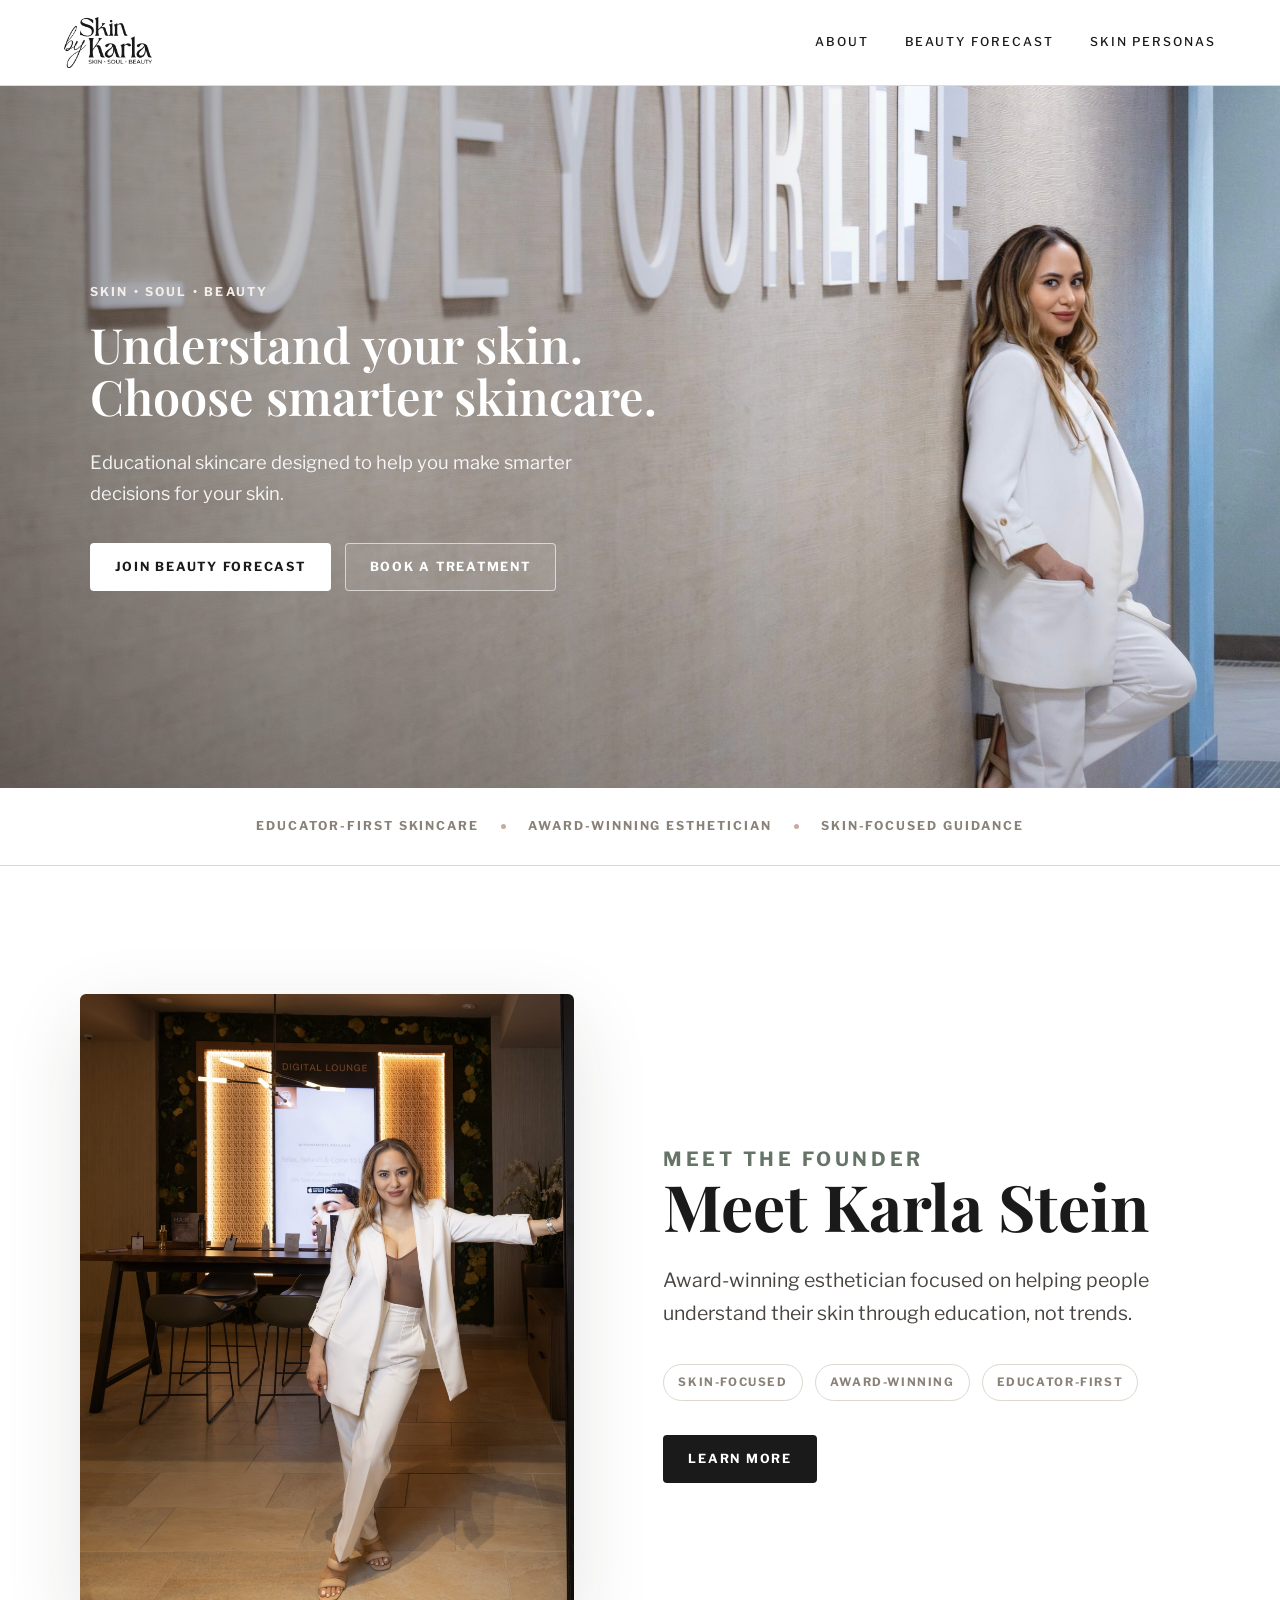
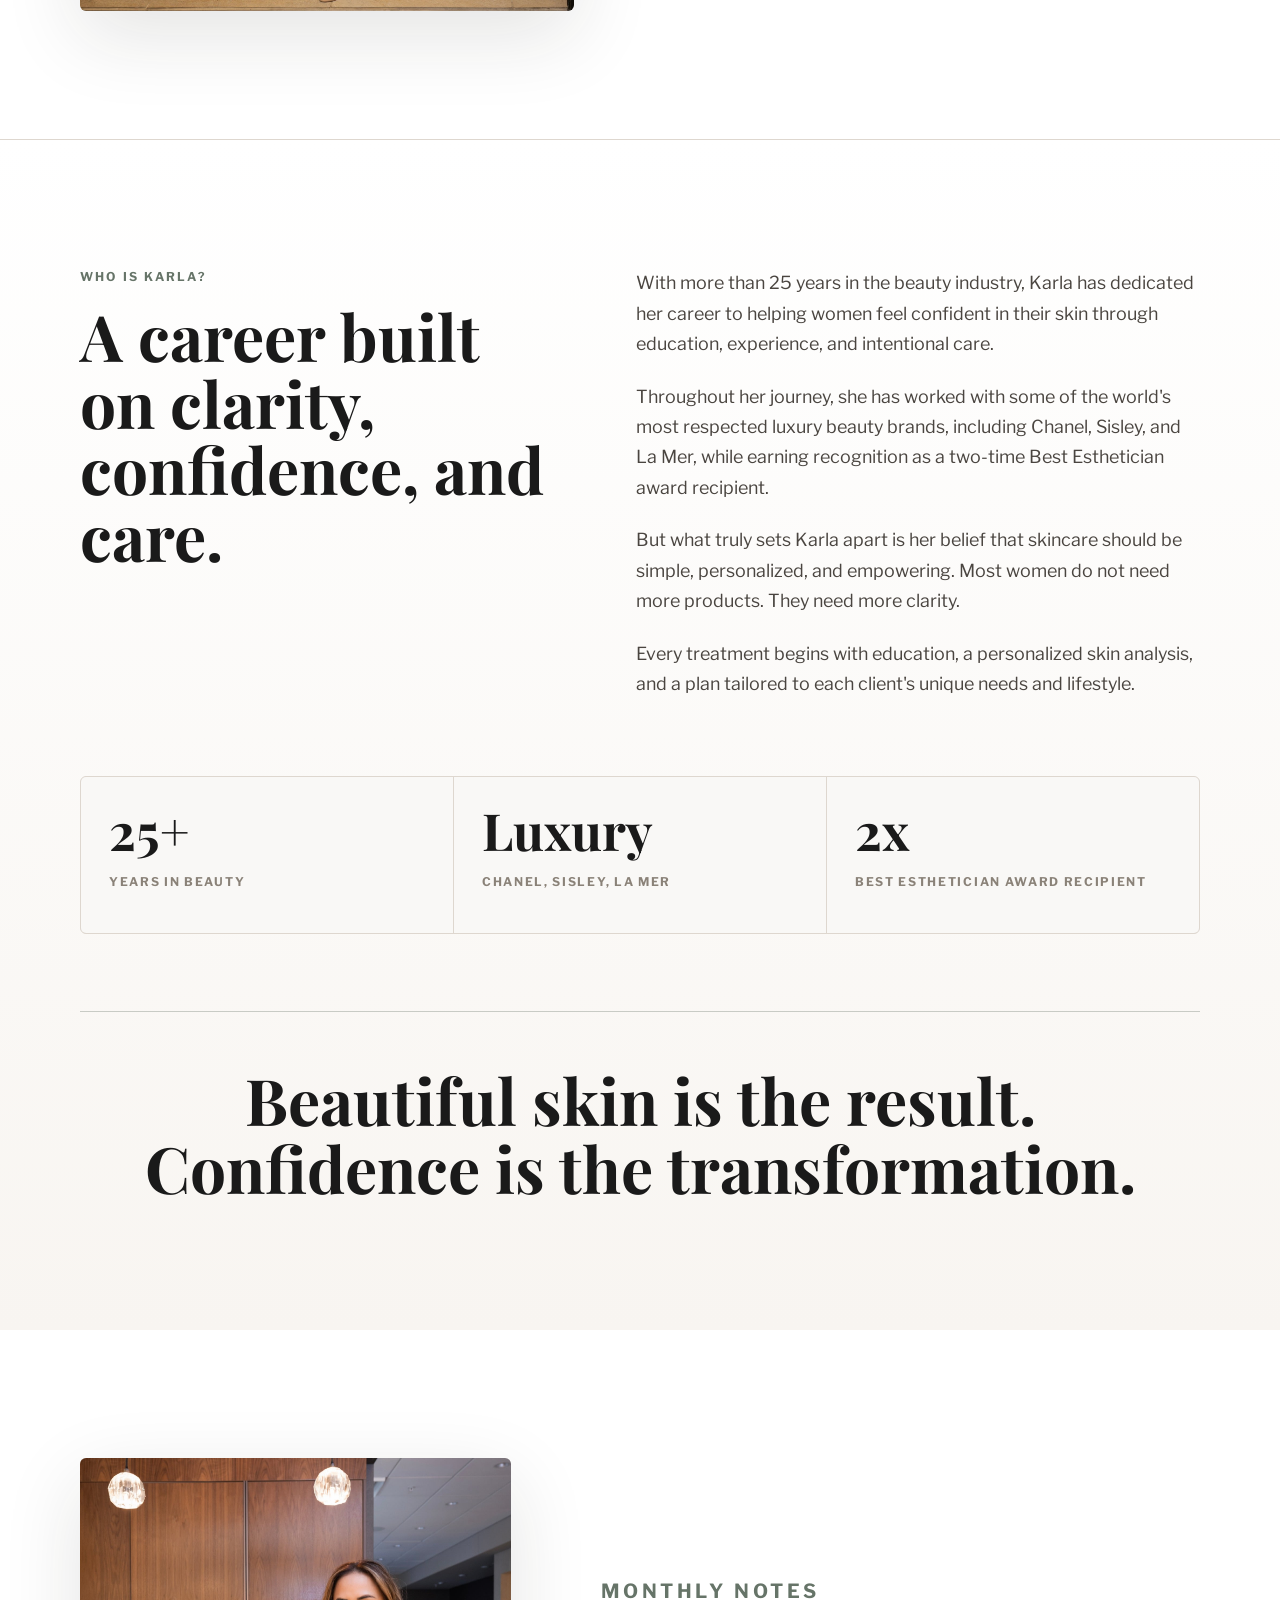
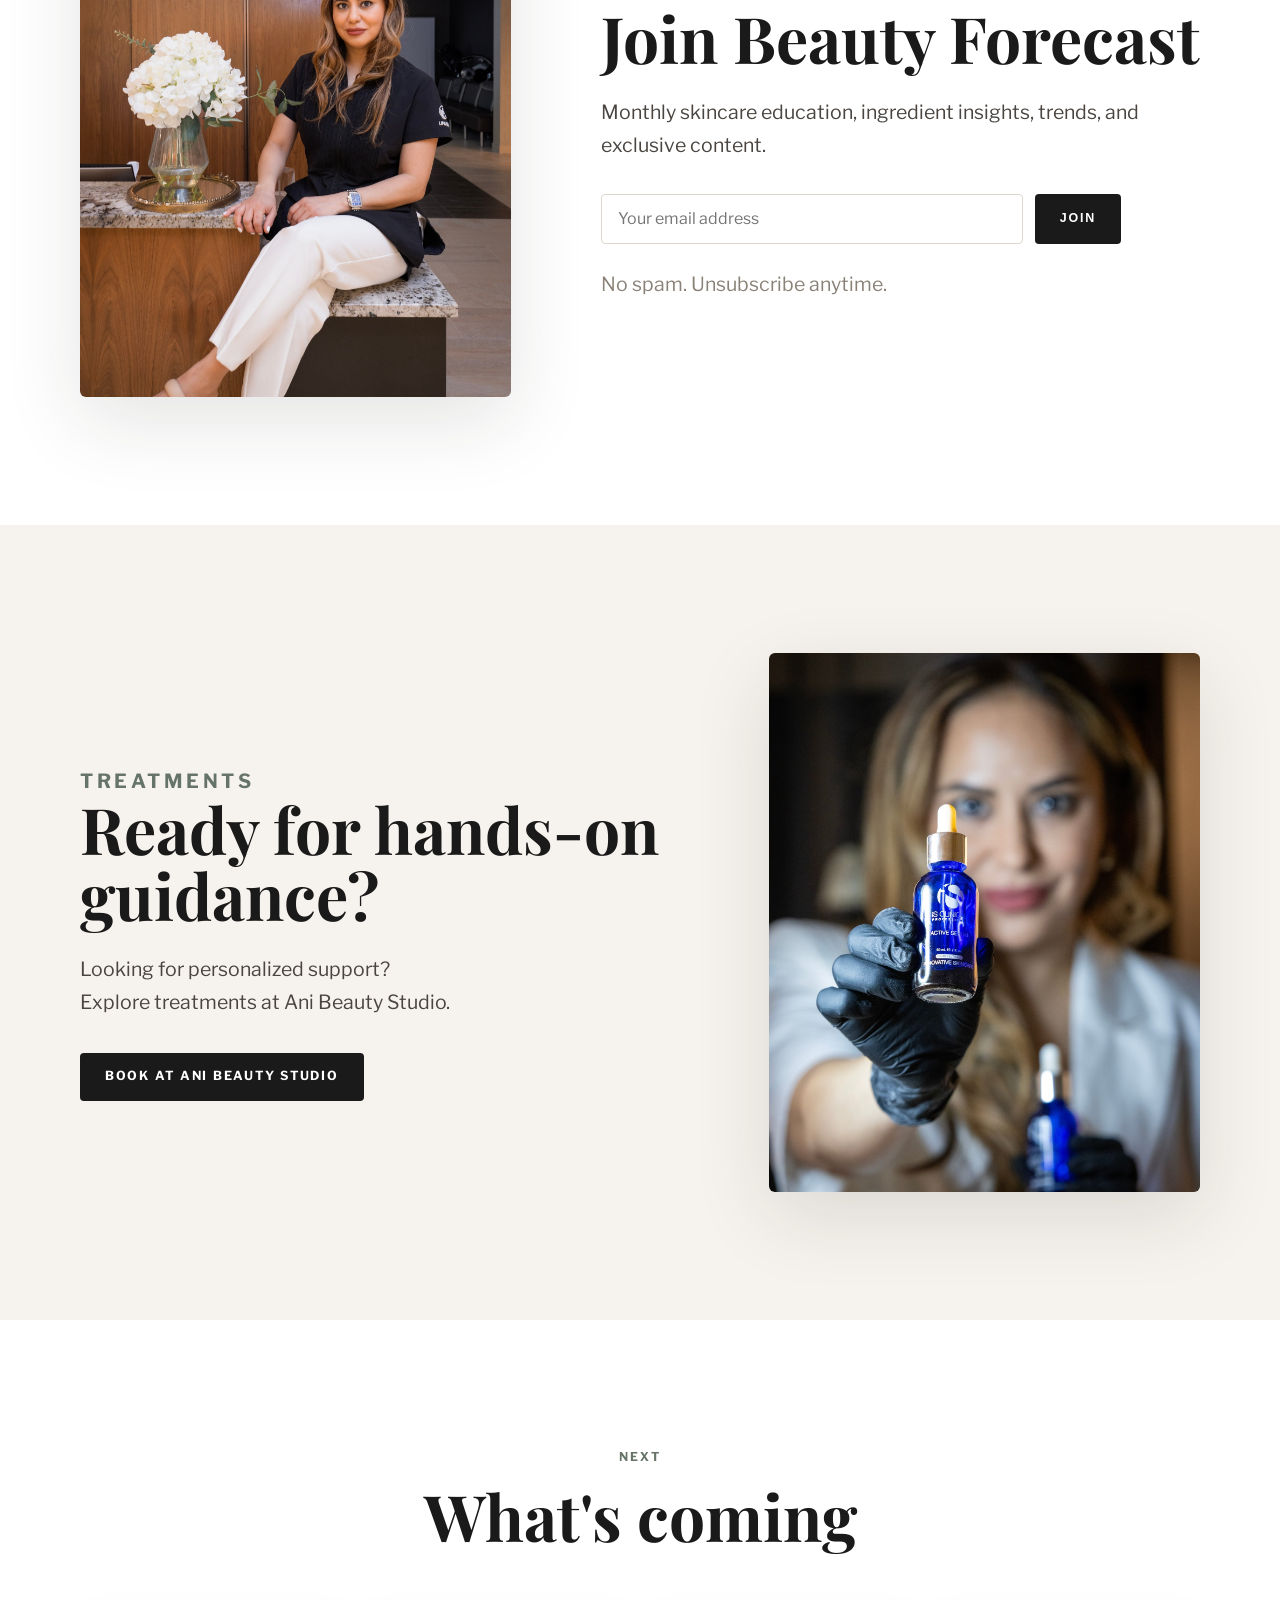
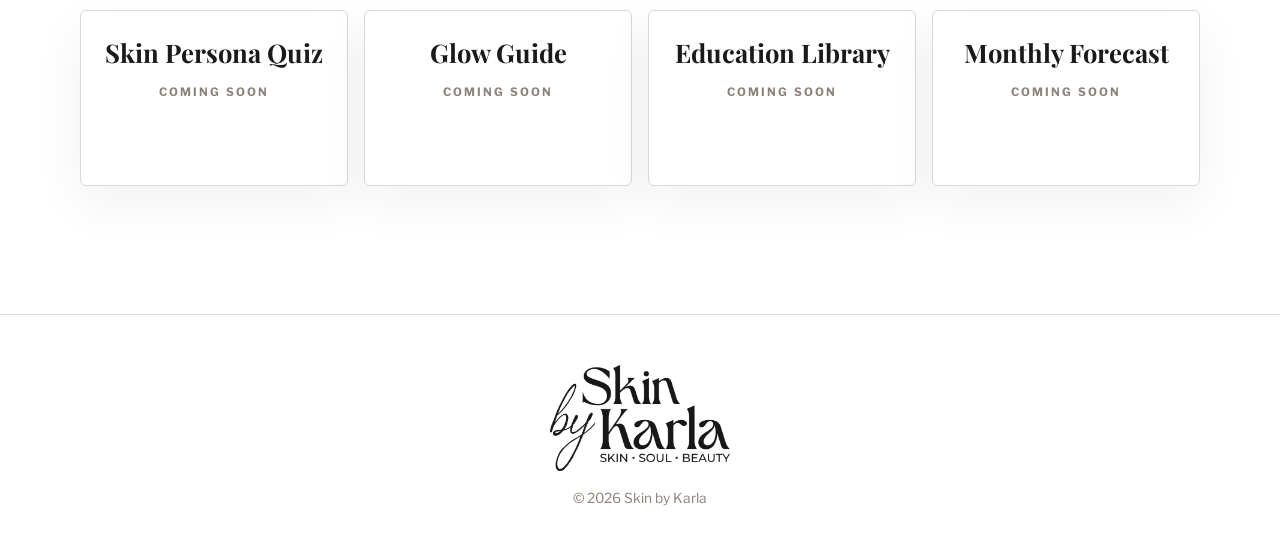
==== index.html @ 5d3b5394 "Initial Skin by Karla site" ====
<!DOCTYPE html>
<html lang="en">
  <head>
    <meta charset="utf-8">
    <meta name="viewport" content="width=device-width, initial-scale=1">
    <title>Skin by Karla | Skin, Soul, Beauty</title>
    <meta
      name="description"
      content="Educational skincare by Karla Stein, designed to help you understand your skin and choose smarter skincare."
    >
    <meta property="og:title" content="Skin by Karla">
    <meta
      property="og:description"
      content="Understand your skin. Choose smarter skincare."
    >
    <meta property="og:type" content="website">
    <meta property="og:image" content="assets/images/logo-skin-by-karla.png">
    <meta property="og:image:alt" content="Skin by Karla logo">
    <meta name="twitter:card" content="summary_large_image">
    <meta name="twitter:title" content="Skin by Karla">
    <meta
      name="twitter:description"
      content="Understand your skin. Choose smarter skincare."
    >
    <meta name="twitter:image" content="assets/images/logo-skin-by-karla.png">
    <link rel="icon" href="assets/images/logo-skin-by-karla.png">
    <link rel="preconnect" href="https://fonts.googleapis.com">
    <link rel="preconnect" href="https://fonts.gstatic.com" crossorigin>
    <link
      href="https://fonts.googleapis.com/css2?family=Libre+Franklin:wght@300;400;500;600;700&family=Playfair+Display:wght@500;600;700&display=swap"
      rel="stylesheet"
    >
    <link rel="stylesheet" href="styles.css">
  </head>
  <body id="top">
    <a class="skip-link" href="#main-content">Skip to main content</a>

    <header class="site-header" data-header>
      <a class="brand" href="#top" aria-label="Skin by Karla home">
        <img
          src="assets/images/logo-skin-by-karla.png"
          alt="Skin by Karla logo"
          width="2400"
          height="1414"
          decoding="async"
        >
      </a>

      <nav class="site-nav" aria-label="Primary navigation">
        <a href="#about">About</a>
        <a href="#beauty-forecast">Beauty Forecast</a>
        <a href="#personas">Skin Personas</a>
      </nav>
    </header>

    <main id="main-content">
      <section class="hero" aria-labelledby="hero-title">
        <img
          class="hero-image"
          src="assets/images/hero-skincare.jpg"
          alt="Karla Stein standing inside a beauty studio"
          width="2400"
          height="2400"
          fetchpriority="high"
          decoding="async"
        >
        <div class="hero-shade" aria-hidden="true"></div>
        <div class="hero-content">
          <p class="eyebrow">Skin &bull; Soul &bull; Beauty</p>
          <h1 id="hero-title" class="hero-statement">
            <span>Understand your skin.</span>
            <span>Choose smarter skincare.</span>
          </h1>
          <p class="hero-copy">
            Educational skincare designed to help you make smarter decisions for
            your skin.
          </p>
          <div class="hero-actions">
            <a class="button button-light" href="#beauty-forecast"
              >Join Beauty Forecast</a
            >
            <a
              class="button button-ghost"
              href="https://book.squareup.com/appointments/6hzg59l2mk1oe5/location/LENERF4RK9QQV/services"
              target="_blank"
              rel="noopener noreferrer"
            >
              Book a Treatment
            </a>
          </div>
        </div>
      </section>

      <section class="intro-strip" aria-label="Skin by Karla focus areas">
        <p>Educator-first skincare</p>
        <span aria-hidden="true"></span>
        <p>Award-winning esthetician</p>
        <span aria-hidden="true"></span>
        <p>Skin-focused guidance</p>
      </section>

      <section
        class="section about-section"
        id="about"
        aria-labelledby="about-title"
      >
        <div class="section-inner about-grid">
          <div class="portrait-wrap">
            <img
              src="assets/images/karla-portrait.jpg"
              alt="Portrait of Karla Stein in a white suit"
              width="2400"
              height="2400"
              loading="lazy"
              decoding="async"
            >
          </div>

          <div class="about-copy">
            <p class="section-kicker">Meet the founder</p>
            <h2 id="about-title">Meet Karla Stein</h2>
            <p>
              Award-winning esthetician focused on helping people understand
              their skin through education, not trends.
            </p>
            <div class="mini-stats">
              <span>Skin-focused</span>
              <span>Award-winning</span>
              <span>Educator-first</span>
            </div>
            <a class="button button-dark" href="#who-is-karla">Learn More</a>
          </div>
        </div>
      </section>

      <section
        class="section who-section"
        id="who-is-karla"
        aria-labelledby="who-title"
      >
        <div class="section-inner who-grid">
          <div class="who-heading">
            <p class="section-kicker">Who is Karla?</p>
            <h2 id="who-title">
              A career built on clarity, confidence, and care.
            </h2>
          </div>

          <div class="who-copy">
            <p>
              With more than 25 years in the beauty industry, Karla has
              dedicated her career to helping women feel confident in their skin
              through education, experience, and intentional care.
            </p>
            <p>
              Throughout her journey, she has worked with some of the world's
              most respected luxury beauty brands, including Chanel, Sisley, and
              La Mer, while earning recognition as a two-time Best Esthetician
              award recipient.
            </p>
            <p>
              But what truly sets Karla apart is her belief that skincare should
              be simple, personalized, and empowering. Most women do not need
              more products. They need more clarity.
            </p>
            <p>
              Every treatment begins with education, a personalized skin
              analysis, and a plan tailored to each client's unique needs and
              lifestyle.
            </p>
          </div>

          <div class="credential-row">
            <article>
              <span>25+</span>
              <p>Years in beauty</p>
            </article>
            <article>
              <span>Luxury</span>
              <p>Chanel, Sisley, La Mer</p>
            </article>
            <article>
              <span>2x</span>
              <p>Best Esthetician award recipient</p>
            </article>
          </div>

          <blockquote class="who-quote">
            <p>Beautiful skin is the result.</p>
            <p>Confidence is the transformation.</p>
          </blockquote>
        </div>
      </section>

      <section
        class="section newsletter-section"
        id="beauty-forecast"
        aria-labelledby="newsletter-title"
      >
        <div class="section-inner newsletter-grid">
          <div class="newsletter-image">
            <img
              src="assets/images/skincare-detail.jpg"
              alt="Skincare products and treatment details"
              width="1600"
              height="2399"
              loading="lazy"
              decoding="async"
            >
          </div>
          <div class="newsletter-copy">
            <p class="section-kicker">Monthly notes</p>
            <h2 id="newsletter-title">Join Beauty Forecast</h2>
            <p>
              Monthly skincare education, ingredient insights, trends, and
              exclusive content.
            </p>
            <form class="newsletter-form" data-newsletter-form data-endpoint="">
              <label class="sr-only" for="email">Your email address</label>
              <input
                id="email"
                name="email"
                type="email"
                placeholder="Your email address"
                autocomplete="email"
                inputmode="email"
                required
              >
              <label class="honeypot" aria-hidden="true">
                Website
                <input
                  name="website"
                  type="text"
                  tabindex="-1"
                  autocomplete="off"
                >
              </label>
              <button class="button button-dark" type="submit">Join</button>
            </form>
            <p class="form-note">No spam. Unsubscribe anytime.</p>
            <p class="form-success" data-newsletter-success hidden>
              You're in. Welcome to Beauty Forecast.
            </p>
            <p class="form-error" data-newsletter-error hidden>
              Something went wrong. Please try again.
            </p>
          </div>
        </div>
      </section>

      <section
        class="section treatment-section"
        aria-labelledby="treatments-title"
      >
        <div class="section-inner treatment-grid">
          <div class="treatment-copy">
            <p class="section-kicker">Treatments</p>
            <h2 id="treatments-title">Ready for hands-on guidance?</h2>
            <p>
              Looking for personalized support?<br>
              Explore treatments at Ani Beauty Studio.
            </p>
            <a
              class="button button-dark"
              href="https://book.squareup.com/appointments/6hzg59l2mk1oe5/location/LENERF4RK9QQV/services"
              target="_blank"
              rel="noopener noreferrer"
            >
              Book at Ani Beauty Studio
            </a>
          </div>
          <div class="treatment-image">
            <img
              src="assets/images/treatment-room.jpg"
              alt="Interior view of Ani Beauty Studio"
              width="1600"
              height="2399"
              loading="lazy"
              decoding="async"
            >
          </div>
        </div>
      </section>

      <section
        class="section vision-section"
        id="personas"
        aria-labelledby="vision-title"
      >
        <div class="section-inner centered">
          <p class="section-kicker">Next</p>
          <h2 id="vision-title">What's coming</h2>
          <div class="vision-grid">
            <article class="vision-card">
              <h3>Skin Persona Quiz</h3>
              <p>Coming Soon</p>
            </article>
            <article class="vision-card">
              <h3>Glow Guide</h3>
              <p>Coming Soon</p>
            </article>
            <article class="vision-card">
              <h3>Education Library</h3>
              <p>Coming Soon</p>
            </article>
            <article class="vision-card">
              <h3>Monthly Forecast</h3>
              <p>Coming Soon</p>
            </article>
          </div>
        </div>
      </section>
    </main>

    <footer class="site-footer">
      <img
        src="assets/images/logo-skin-by-karla.png"
        alt="Skin by Karla"
        width="2400"
        height="1414"
        loading="lazy"
        decoding="async"
      >
      <p>&copy; 2026 Skin by Karla</p>
    </footer>

    <script src="script.js"></script>
  </body>
</html>
---- styles.css ----
:root {
  --ink: #1a1a1a;
  --text: #4a4540;
  --muted: #8a8278;
  --line: #ded7cf;
  --paper: #ffffff;
  --soft: #f6f2ed;
  --sage: #667468;
  --rose: #c7aaa0;
  --shadow: 0 24px 80px rgba(35, 31, 28, 0.12);
  --header-height: 86px;
}

* {
  box-sizing: border-box;
}

html {
  scroll-behavior: smooth;
}

body {
  margin: 0;
  color: var(--text);
  background: var(--paper);
  font-family: "Libre Franklin", Arial, sans-serif;
  font-size: 16px;
  line-height: 1.7;
  letter-spacing: 0;
}

img {
  display: block;
  max-width: 100%;
  height: auto;
}

a {
  color: inherit;
  text-decoration: none;
}

.skip-link {
  position: fixed;
  top: 12px;
  left: 12px;
  z-index: 100;
  padding: 10px 14px;
  color: var(--paper);
  background: var(--ink);
  border-radius: 4px;
  font-size: 0.82rem;
  font-weight: 700;
  transform: translateY(-160%);
  transition: transform 180ms ease;
}

.skip-link:focus {
  transform: translateY(0);
}

.site-header {
  position: sticky;
  top: 0;
  z-index: 20;
  display: flex;
  align-items: center;
  justify-content: space-between;
  min-height: var(--header-height);
  padding: 16px clamp(20px, 5vw, 72px);
  background: rgba(255, 255, 255, 0.92);
  border-bottom: 1px solid rgba(222, 215, 207, 0.9);
  backdrop-filter: blur(16px);
  transition:
    box-shadow 180ms ease,
    min-height 180ms ease;
}

.site-header.is-scrolled {
  min-height: 74px;
  box-shadow: 0 16px 48px rgba(35, 31, 28, 0.08);
}

.brand {
  display: inline-flex;
  align-items: center;
  width: clamp(120px, 16vw, 190px);
}

.brand img {
  width: auto;
  max-width: 100%;
  height: 52px;
  object-fit: contain;
  object-position: left center;
}

.site-nav {
  display: flex;
  align-items: center;
  gap: clamp(16px, 3vw, 36px);
  color: var(--ink);
  font-size: 0.76rem;
  font-weight: 500;
  letter-spacing: 0.16em;
  text-transform: uppercase;
}

.site-nav a {
  position: relative;
  padding: 10px 0;
}

.site-nav a::after {
  position: absolute;
  right: 0;
  bottom: 3px;
  left: 0;
  height: 1px;
  background: var(--sage);
  content: "";
  transform: scaleX(0);
  transform-origin: right;
  transition: transform 180ms ease;
}

.site-nav a:hover::after,
.site-nav a:focus-visible::after {
  transform: scaleX(1);
  transform-origin: left;
}

.hero {
  position: relative;
  isolation: isolate;
  display: flex;
  align-items: center;
  height: clamp(520px, 78svh, 760px);
  overflow: hidden;
}

.hero-image,
.hero-shade {
  position: absolute;
  inset: 0;
}

.hero-image {
  width: 100%;
  height: 100%;
  object-fit: cover;
  object-position: 58% center;
}

.hero-shade {
  background:
    linear-gradient(
      90deg,
      rgba(26, 26, 26, 0.42),
      rgba(26, 26, 26, 0.14) 44%,
      rgba(26, 26, 26, 0) 70%
    ),
    linear-gradient(0deg, rgba(26, 26, 26, 0.14), rgba(26, 26, 26, 0) 45%);
  z-index: 1;
}

.hero-content {
  position: relative;
  z-index: 2;
  width: min(880px, calc(100% - 40px));
  margin-left: clamp(20px, 7vw, 96px);
  padding: 48px 0;
  color: var(--paper);
}

.eyebrow,
.section-kicker {
  margin: 0 0 18px;
  color: var(--sage);
  font-size: 0.76rem;
  font-weight: 700;
  letter-spacing: 0.18em;
  line-height: 1.4;
  text-transform: uppercase;
}

.hero .eyebrow {
  color: #f3eee9;
}

h1,
h2,
h3 {
  margin: 0;
  color: var(--ink);
  font-family: "Playfair Display", Georgia, serif;
  font-weight: 700;
  line-height: 1.04;
}

h1 {
  color: var(--paper);
  font-size: clamp(3.9rem, 8vw, 7rem);
}

h2 {
  font-size: clamp(2.3rem, 5vw, 4.2rem);
}

h3 {
  font-size: clamp(1.45rem, 3vw, 2rem);
}

.hero-statement {
  max-width: 820px;
  margin: 18px 0 0;
  color: var(--paper);
  font-family: "Playfair Display", Georgia, serif;
  font-size: clamp(1.85rem, 3.8vw, 3.45rem);
  font-weight: 600;
  line-height: 1.08;
}

.hero-statement span {
  display: block;
  white-space: nowrap;
}

.hero-copy {
  max-width: 510px;
  margin: 24px 0 0;
  color: rgba(255, 255, 255, 0.9);
  font-size: clamp(1rem, 1.7vw, 1.15rem);
}

.hero-actions {
  display: flex;
  flex-wrap: wrap;
  gap: 14px;
  margin-top: 34px;
}

.button {
  display: inline-flex;
  align-items: center;
  justify-content: center;
  min-height: 48px;
  padding: 14px 24px;
  border: 1px solid transparent;
  border-radius: 4px;
  font-size: 0.78rem;
  font-weight: 700;
  letter-spacing: 0.14em;
  line-height: 1.2;
  text-align: center;
  text-transform: uppercase;
  transition:
    background 180ms ease,
    border-color 180ms ease,
    color 180ms ease,
    transform 180ms ease;
}

.button:hover,
.button:focus-visible {
  transform: translateY(-2px);
}

.button-light {
  color: var(--ink);
  background: var(--paper);
}

.button-light:hover,
.button-light:focus-visible {
  background: #f0e8e0;
}

.button-ghost {
  color: var(--paper);
  border-color: rgba(255, 255, 255, 0.6);
  background: rgba(255, 255, 255, 0.08);
}

.button-ghost:hover,
.button-ghost:focus-visible {
  border-color: var(--paper);
  background: rgba(255, 255, 255, 0.16);
}

.button-dark {
  color: var(--paper);
  background: var(--ink);
}

.button-dark:hover,
.button-dark:focus-visible {
  background: var(--sage);
}

.intro-strip {
  display: flex;
  flex-wrap: wrap;
  align-items: center;
  justify-content: center;
  gap: 14px 22px;
  min-height: 78px;
  padding: 20px;
  color: var(--muted);
  background: var(--paper);
  border-bottom: 1px solid var(--line);
  font-size: 0.76rem;
  font-weight: 700;
  letter-spacing: 0.16em;
  text-align: center;
  text-transform: uppercase;
}

.intro-strip p {
  margin: 0;
}

.intro-strip span {
  width: 5px;
  height: 5px;
  border-radius: 50%;
  background: var(--rose);
}

.section {
  padding: clamp(76px, 10vw, 136px) clamp(20px, 5vw, 72px);
}

.section-inner {
  width: min(1120px, 100%);
  margin: 0 auto;
}

.centered {
  text-align: center;
}

.about-grid,
.newsletter-grid,
.treatment-grid {
  display: grid;
  grid-template-columns: minmax(0, 0.92fr) minmax(0, 1fr);
  gap: clamp(38px, 7vw, 92px);
  align-items: center;
}

.portrait-wrap,
.newsletter-image,
.treatment-image {
  overflow: hidden;
  border-radius: 6px;
  background: var(--soft);
  box-shadow: var(--shadow);
}

.portrait-wrap img,
.newsletter-image img,
.treatment-image img {
  width: 100%;
  height: 100%;
  min-height: 520px;
  object-fit: cover;
}

.portrait-wrap img {
  aspect-ratio: 4 / 5;
  object-position: 58% center;
}

.about-copy p,
.newsletter-copy p,
.treatment-copy p {
  max-width: 580px;
  margin: 24px 0 0;
  font-size: clamp(1.03rem, 1.7vw, 1.22rem);
}

.mini-stats {
  display: flex;
  flex-wrap: wrap;
  gap: 12px;
  margin: 34px 0 0;
}

.mini-stats span {
  display: inline-flex;
  align-items: center;
  min-height: 36px;
  padding: 8px 14px;
  border: 1px solid var(--line);
  border-radius: 999px;
  color: var(--muted);
  background: var(--paper);
  font-size: 0.72rem;
  font-weight: 700;
  letter-spacing: 0.14em;
  text-transform: uppercase;
}

.about-copy .button,
.newsletter-copy .button,
.treatment-copy .button {
  margin-top: 34px;
}

.who-section {
  background: linear-gradient(180deg, #ffffff 0%, #f8f5f1 100%);
  border-top: 1px solid var(--line);
}

.who-grid {
  display: grid;
  grid-template-columns: minmax(0, 0.85fr) minmax(0, 1fr);
  gap: clamp(36px, 6vw, 78px);
  align-items: start;
}

.who-copy p {
  margin: 0;
  font-size: clamp(1rem, 1.45vw, 1.12rem);
}

.who-copy p + p {
  margin-top: 22px;
}

.credential-row {
  grid-column: 1 / -1;
  display: grid;
  grid-template-columns: repeat(3, minmax(0, 1fr));
  gap: 1px;
  overflow: hidden;
  border: 1px solid var(--line);
  border-radius: 6px;
  background: var(--line);
}

.credential-row article {
  min-height: 156px;
  padding: 28px;
  background: rgba(255, 255, 255, 0.82);
}

.credential-row span {
  display: block;
  color: var(--ink);
  font-family: "Playfair Display", Georgia, serif;
  font-size: clamp(2.1rem, 4vw, 3.6rem);
  font-weight: 700;
  line-height: 1;
}

.credential-row p {
  margin: 16px 0 0;
  color: var(--muted);
  font-size: 0.75rem;
  font-weight: 700;
  letter-spacing: 0.14em;
  line-height: 1.5;
  text-transform: uppercase;
}

.who-quote {
  grid-column: 1 / -1;
  margin: 0;
  padding: clamp(30px, 5vw, 54px) 0 0;
  border-top: 1px solid rgba(102, 116, 104, 0.34);
  text-align: center;
}

.who-quote p {
  margin: 0;
  color: var(--ink);
  font-family: "Playfair Display", Georgia, serif;
  font-size: clamp(2rem, 5vw, 4.4rem);
  font-weight: 700;
  line-height: 1.06;
}

.treatment-section {
  background: var(--soft);
}

.newsletter-grid {
  grid-template-columns: minmax(260px, 0.72fr) minmax(0, 1fr);
}

.newsletter-image img {
  aspect-ratio: 4 / 5;
  object-position: center;
}

.newsletter-form {
  display: flex;
  gap: 12px;
  width: min(520px, 100%);
  margin-top: 32px;
}

.newsletter-form input {
  width: 100%;
  min-height: 50px;
  padding: 0 16px;
  border: 1px solid var(--line);
  border-radius: 4px;
  color: var(--ink);
  background: var(--paper);
  font: inherit;
}

.newsletter-form input:focus {
  border-color: var(--sage);
  outline: 3px solid rgba(102, 116, 104, 0.16);
}

.honeypot {
  position: absolute;
  left: -9999px;
  width: 1px;
  height: 1px;
  overflow: hidden;
}

.newsletter-form .button {
  margin: 0;
  white-space: nowrap;
}

.form-note,
.form-success,
.form-error {
  color: var(--muted);
  font-size: 0.86rem;
}

.form-success {
  color: var(--sage);
  font-weight: 700;
}

.form-error {
  color: #9b3f32;
  font-weight: 700;
}

.treatment-grid {
  grid-template-columns: minmax(0, 1fr) minmax(260px, 0.72fr);
}

.treatment-image img {
  aspect-ratio: 4 / 5;
  object-position: center;
}

.vision-grid {
  display: grid;
  grid-template-columns: repeat(4, minmax(0, 1fr));
  gap: 16px;
  margin-top: clamp(38px, 5vw, 60px);
}

.vision-card {
  min-height: 176px;
  padding: 28px 20px;
  border: 1px solid var(--line);
  border-radius: 6px;
  background: var(--paper);
  box-shadow: 0 18px 50px rgba(35, 31, 28, 0.06);
}

.vision-card h3 {
  font-size: clamp(1.35rem, 2vw, 1.72rem);
}

.vision-card p {
  margin: 18px 0 0;
  color: var(--muted);
  font-size: 0.72rem;
  font-weight: 700;
  letter-spacing: 0.18em;
  text-transform: uppercase;
}

.site-footer {
  display: grid;
  place-items: center;
  gap: 16px;
  padding: 50px 20px;
  border-top: 1px solid var(--line);
  text-align: center;
}

.site-footer img {
  width: min(180px, 54vw);
}

.site-footer p {
  margin: 0;
  color: var(--muted);
  font-size: 0.86rem;
}

.sr-only {
  position: absolute;
  width: 1px;
  height: 1px;
  padding: 0;
  overflow: hidden;
  clip: rect(0, 0, 0, 0);
  white-space: nowrap;
  border: 0;
}

@media (max-width: 900px) {
  :root {
    --header-height: 76px;
  }

  .site-header {
    align-items: flex-start;
    gap: 12px;
    padding: 14px 20px;
  }

  .brand {
    width: 132px;
  }

  .site-nav {
    flex-wrap: wrap;
    justify-content: flex-end;
    gap: 6px 16px;
    max-width: 58vw;
    font-size: 0.68rem;
  }

  .hero {
    min-height: clamp(500px, 72svh, 680px);
  }

  .hero-content {
    width: min(720px, calc(100% - 40px));
    margin: 0 auto;
  }

  .hero-shade {
    background:
      linear-gradient(
        90deg,
        rgba(26, 26, 26, 0.48),
        rgba(26, 26, 26, 0.18) 58%,
        rgba(26, 26, 26, 0.02)
      ),
      linear-gradient(0deg, rgba(26, 26, 26, 0.16), rgba(26, 26, 26, 0.02));
  }

  .about-grid,
  .newsletter-grid,
  .treatment-grid,
  .who-grid {
    grid-template-columns: 1fr;
  }

  .newsletter-image,
  .treatment-image {
    order: -1;
  }

  .portrait-wrap img,
  .newsletter-image img,
  .treatment-image img {
    min-height: auto;
    max-height: 640px;
  }

  .vision-grid {
    grid-template-columns: repeat(2, minmax(0, 1fr));
  }
}

@media (max-width: 560px) {
  .site-header {
    position: relative;
    min-height: auto;
  }

  .site-nav {
    width: 100%;
    max-width: none;
    justify-content: flex-start;
  }

  .hero {
    min-height: 640px;
  }

  .hero-image {
    object-position: 64% center;
  }

  .hero-content {
    align-self: end;
    padding-bottom: 48px;
  }

  h1 {
    font-size: clamp(3.25rem, 19vw, 5rem);
  }

  .hero-statement {
    font-size: 1.9rem;
  }

  .hero-actions,
  .newsletter-form {
    flex-direction: column;
  }

  .button,
  .newsletter-form .button {
    width: 100%;
  }

  .intro-strip {
    align-items: stretch;
    flex-direction: column;
    gap: 10px;
  }

  .intro-strip span {
    display: none;
  }

  .mini-stats {
    flex-direction: column;
  }

  .mini-stats span {
    justify-content: center;
  }

  .credential-row {
    grid-template-columns: 1fr;
  }

  .credential-row article {
    min-height: auto;
    padding: 24px;
    text-align: center;
  }

  .vision-grid {
    grid-template-columns: 1fr;
  }
}

@media (max-width: 430px) {
  .hero-statement {
    font-size: 1.75rem;
  }
}

@media (max-width: 360px) {
  .hero-statement {
    font-size: 1.38rem;
  }
}
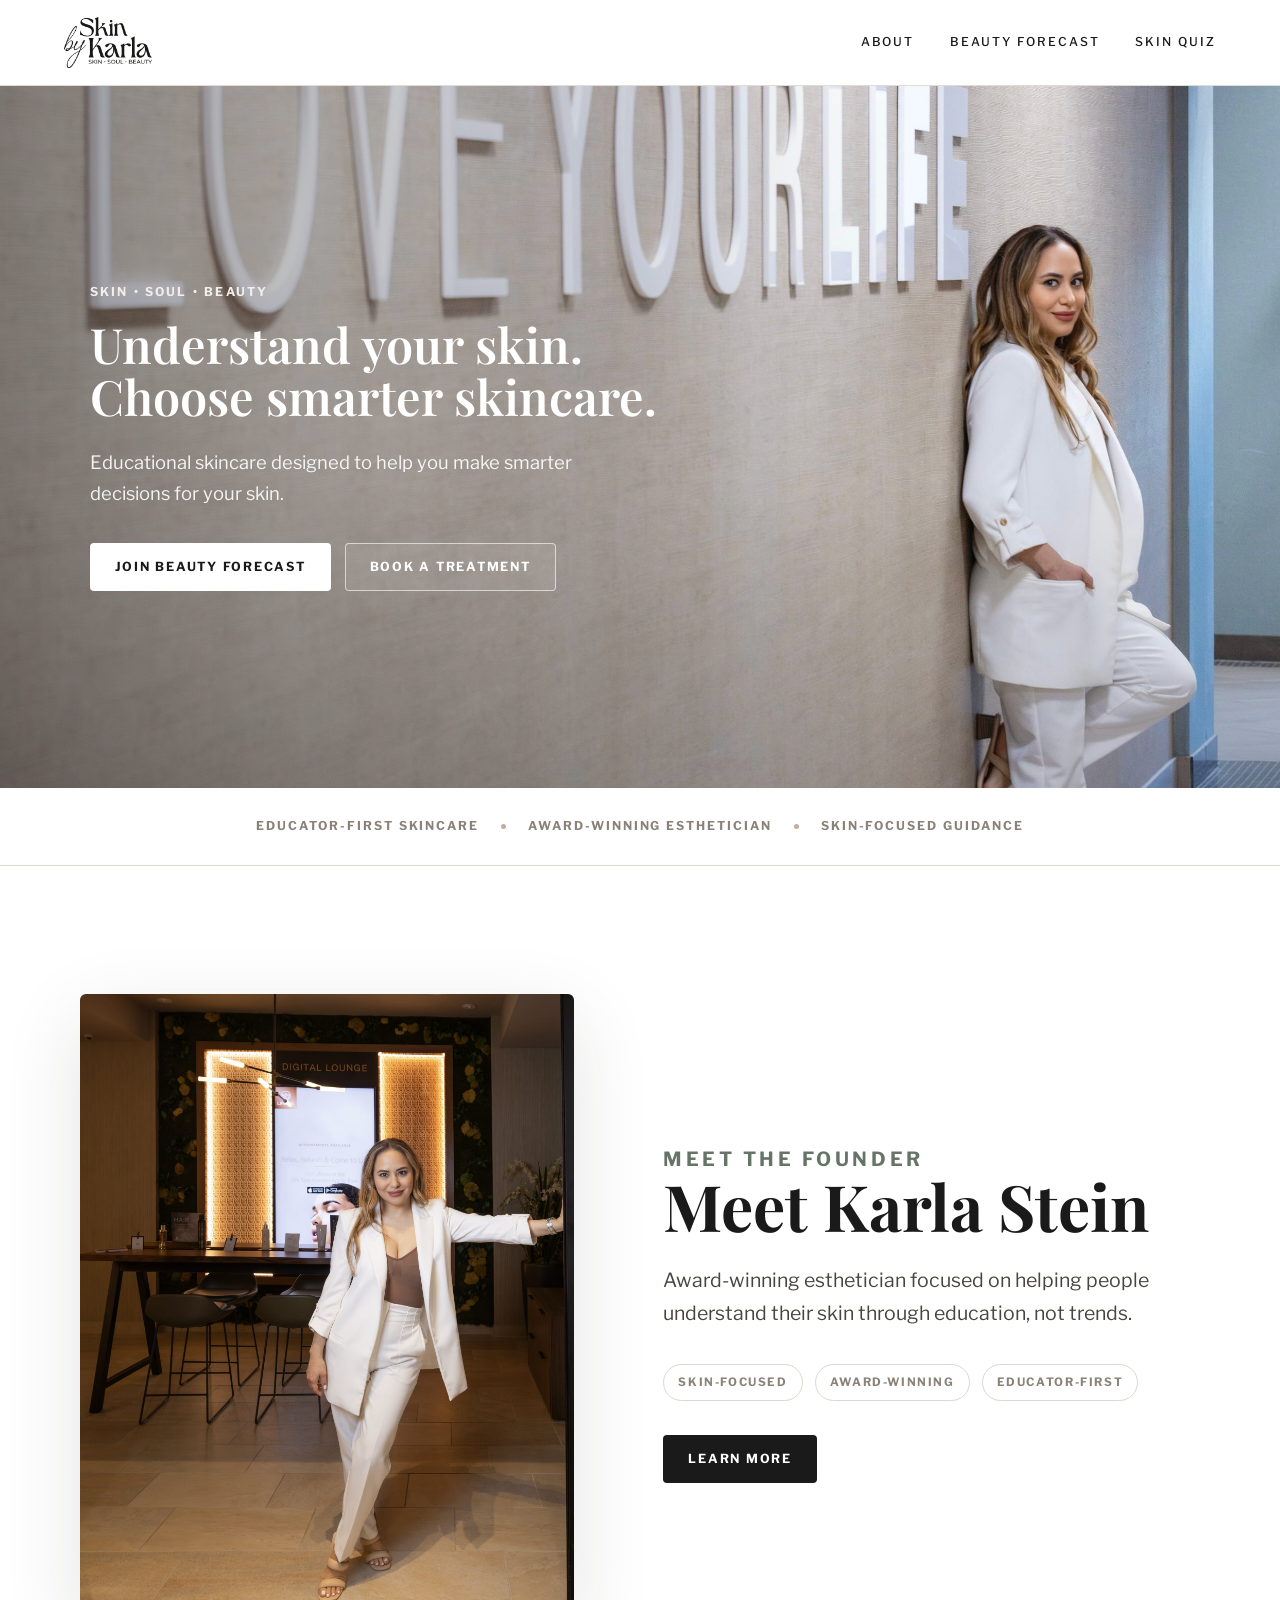
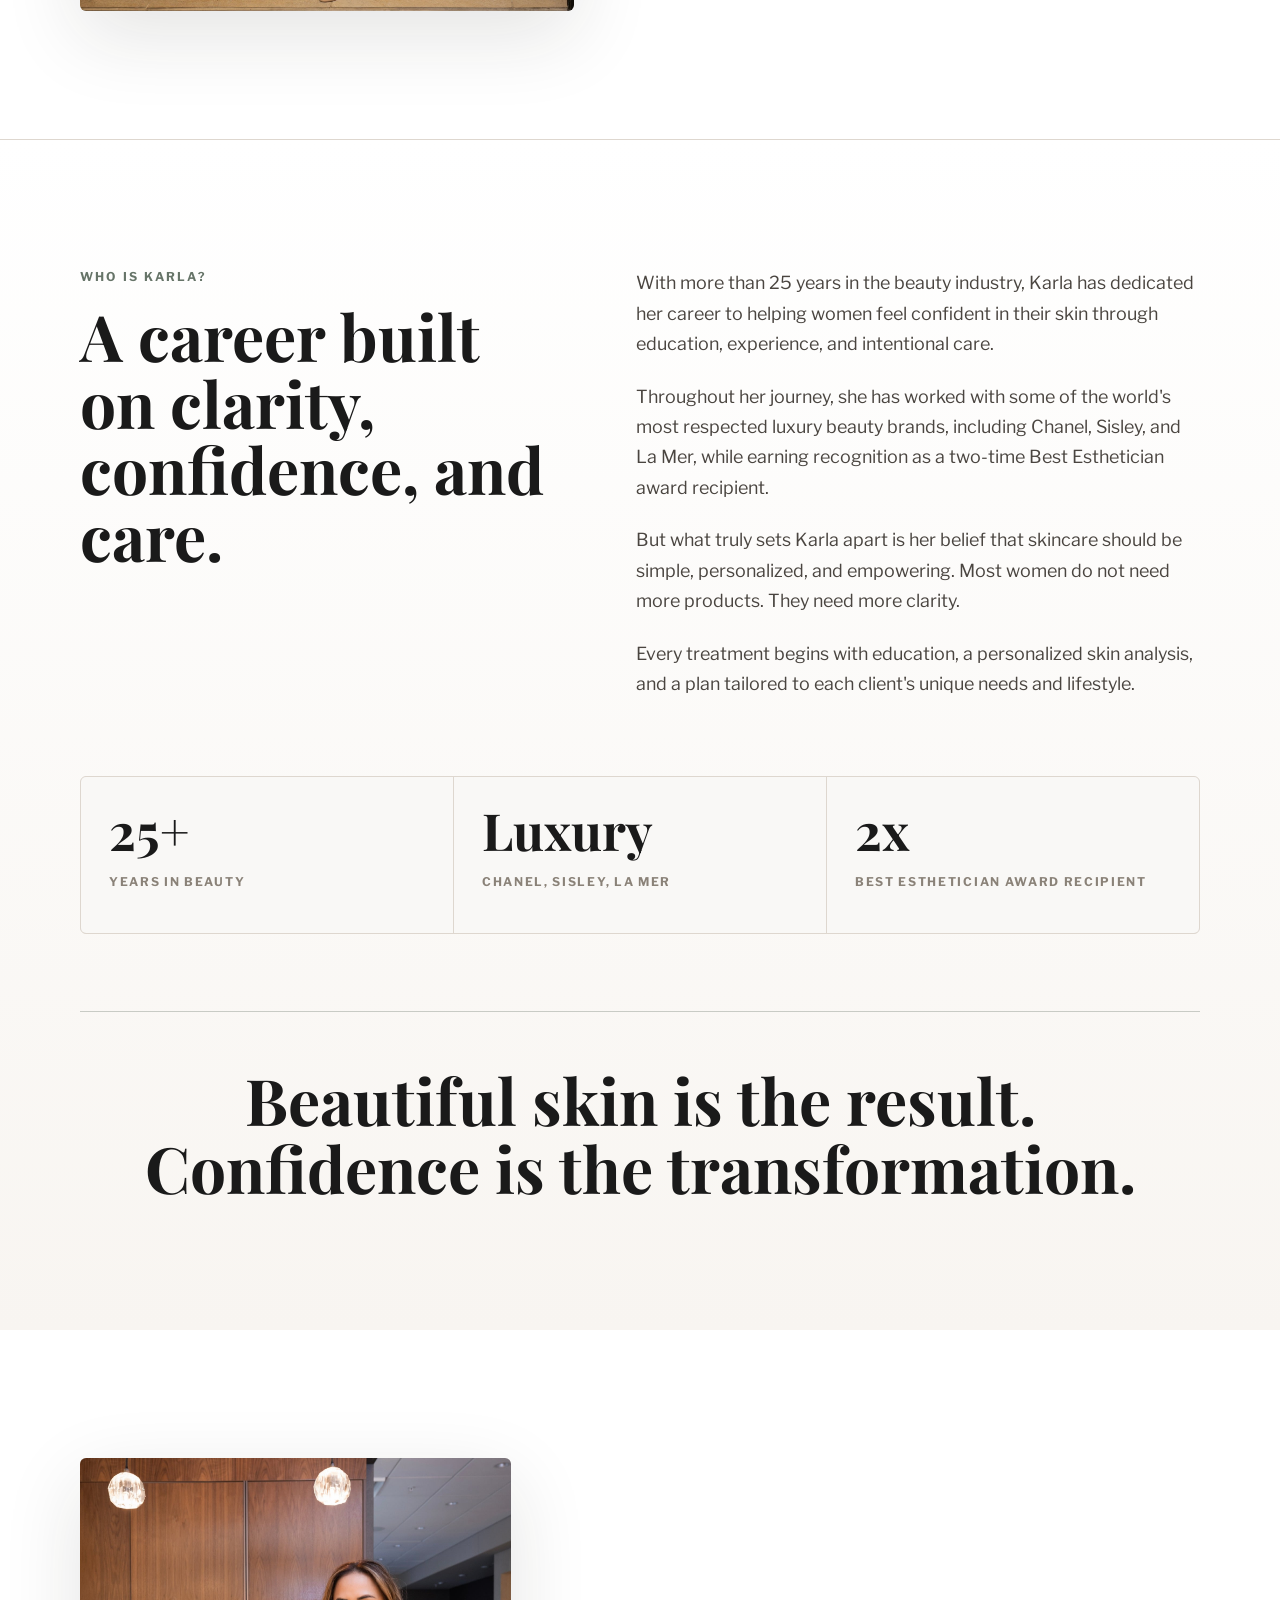
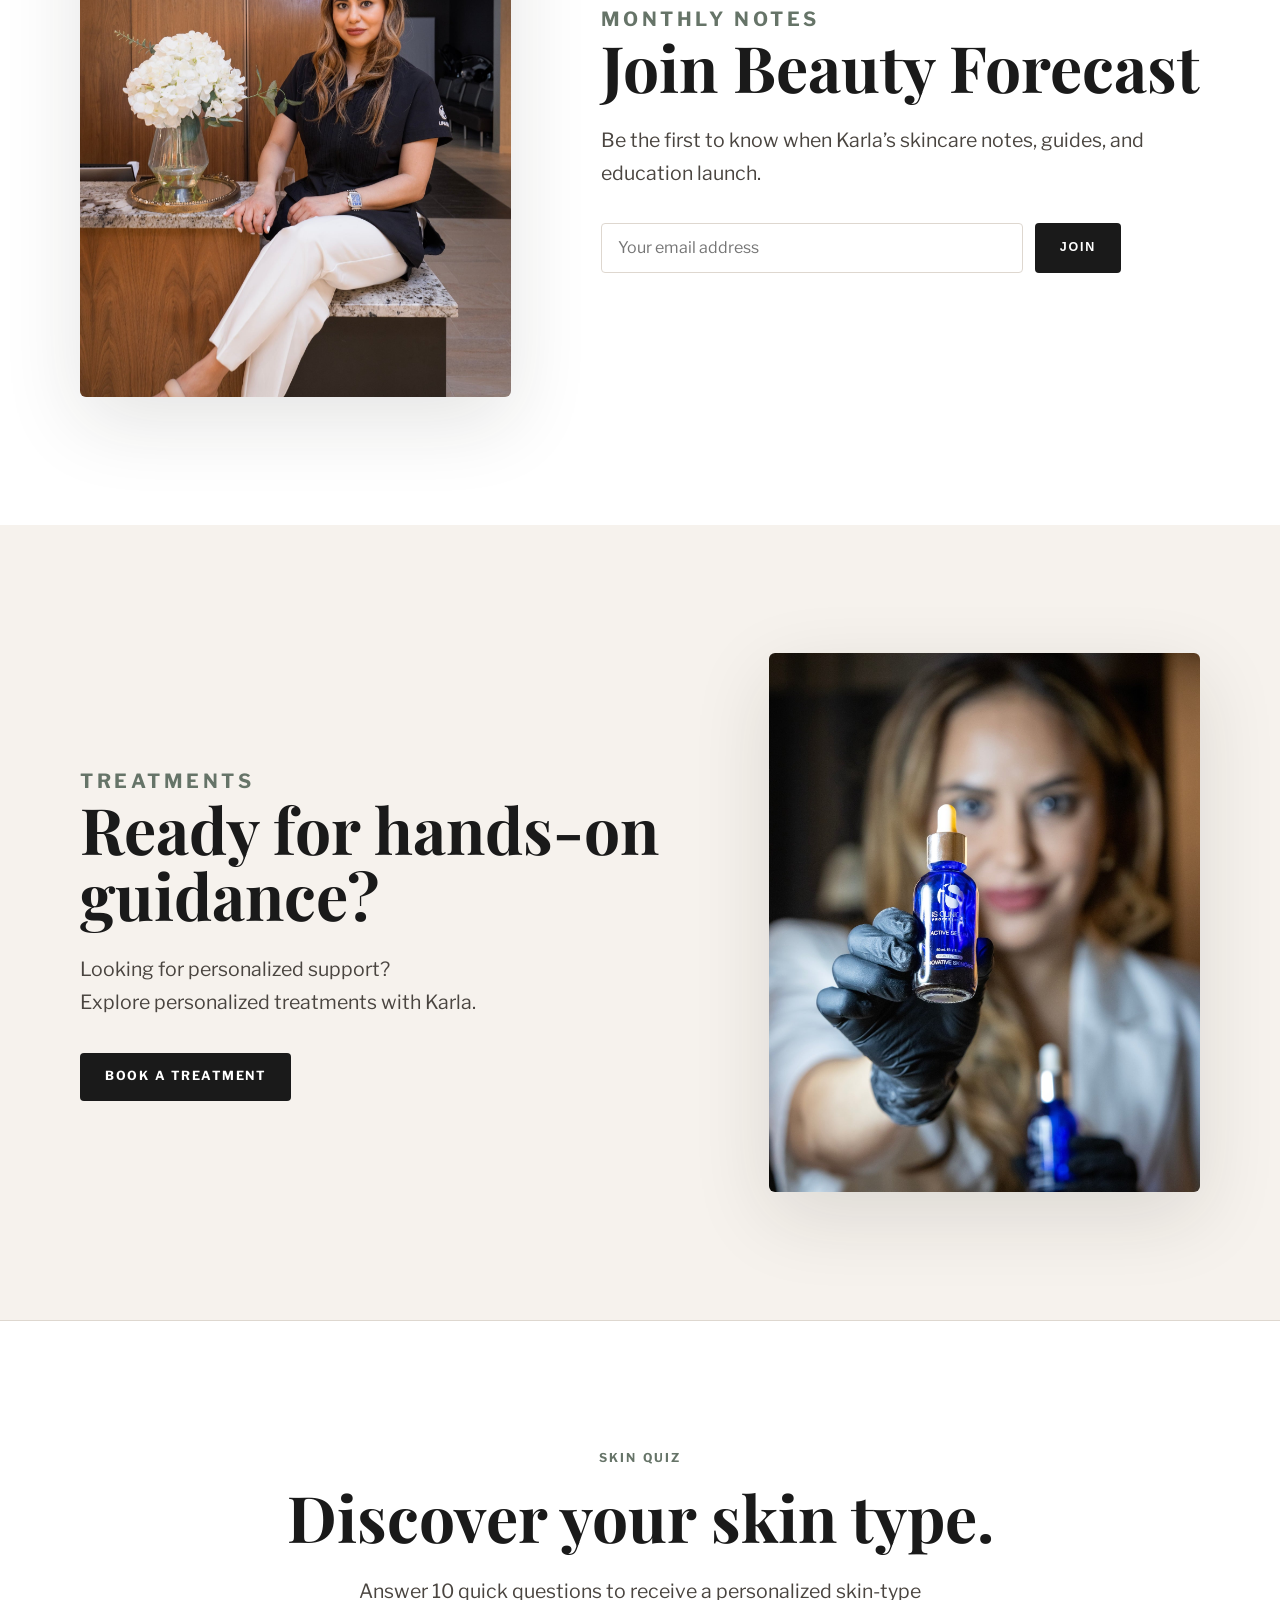
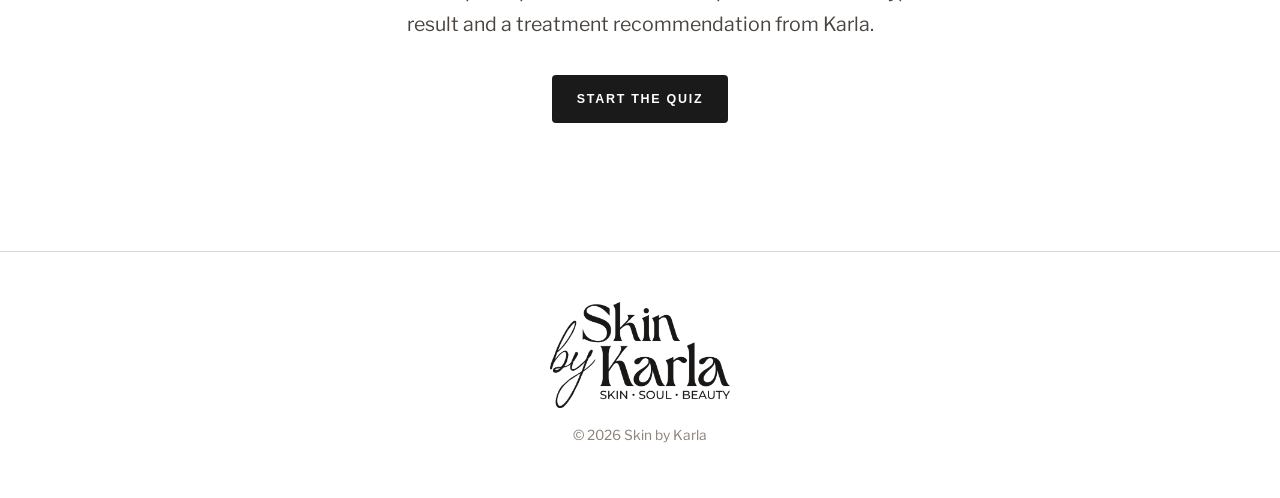
==== commit 8db3fab6: "Add newsletter capture and skin quiz" ====
--- a/index.html
+++ b/index.html
@@ -6,30 +6,34 @@
     <title>Skin by Karla | Skin, Soul, Beauty</title>
     <meta
       name="description"
-      content="Educational skincare by Karla Stein, designed to help you understand your skin and choose smarter skincare."
-    >
+      content="Educational skincare by Karla Stein, designed to help you understand your skin and choose smarter skincare.">
     <meta property="og:title" content="Skin by Karla">
     <meta
       property="og:description"
-      content="Understand your skin. Choose smarter skincare."
-    >
+      content="Understand your skin. Choose smarter skincare.">
     <meta property="og:type" content="website">
-    <meta property="og:image" content="assets/images/logo-skin-by-karla.png">
+    <meta
+      property="og:url"
+      content="https://ajratoni.github.io/skin-by-karla/">
+    <meta
+      property="og:image"
+      content="https://ajratoni.github.io/skin-by-karla/assets/images/logo-skin-by-karla.png">
     <meta property="og:image:alt" content="Skin by Karla logo">
     <meta name="twitter:card" content="summary_large_image">
     <meta name="twitter:title" content="Skin by Karla">
     <meta
       name="twitter:description"
-      content="Understand your skin. Choose smarter skincare."
-    >
-    <meta name="twitter:image" content="assets/images/logo-skin-by-karla.png">
+      content="Understand your skin. Choose smarter skincare.">
+    <meta
+      name="twitter:image"
+      content="https://ajratoni.github.io/skin-by-karla/assets/images/logo-skin-by-karla.png">
+    <meta name="twitter:image:alt" content="Skin by Karla logo">
     <link rel="icon" href="assets/images/logo-skin-by-karla.png">
     <link rel="preconnect" href="https://fonts.googleapis.com">
     <link rel="preconnect" href="https://fonts.gstatic.com" crossorigin>
     <link
       href="https://fonts.googleapis.com/css2?family=Libre+Franklin:wght@300;400;500;600;700&family=Playfair+Display:wght@500;600;700&display=swap"
-      rel="stylesheet"
-    >
+      rel="stylesheet">
     <link rel="stylesheet" href="styles.css">
   </head>
   <body id="top">
@@ -42,14 +46,31 @@
           alt="Skin by Karla logo"
           width="2400"
           height="1414"
-          decoding="async"
-        >
+          decoding="async">
       </a>
 
-      <nav class="site-nav" aria-label="Primary navigation">
+      <button
+        class="menu-toggle"
+        type="button"
+        aria-label="Open navigation menu"
+        aria-controls="primary-navigation"
+        aria-expanded="false"
+        data-menu-toggle
+      >
+        <span aria-hidden="true"></span>
+        <span aria-hidden="true"></span>
+        <span aria-hidden="true"></span>
+      </button>
+
+      <nav
+        class="site-nav"
+        id="primary-navigation"
+        aria-label="Primary navigation"
+        data-site-nav
+      >
         <a href="#about">About</a>
         <a href="#beauty-forecast">Beauty Forecast</a>
-        <a href="#personas">Skin Personas</a>
+        <a href="#skin-quiz">Skin Quiz</a>
       </nav>
     </header>
 
@@ -62,8 +83,7 @@
           width="2400"
           height="2400"
           fetchpriority="high"
-          decoding="async"
-        >
+          decoding="async">
         <div class="hero-shade" aria-hidden="true"></div>
         <div class="hero-content">
           <p class="eyebrow">Skin &bull; Soul &bull; Beauty</p>
@@ -81,7 +101,7 @@
             >
             <a
               class="button button-ghost"
-              href="https://book.squareup.com/appointments/6hzg59l2mk1oe5/location/LENERF4RK9QQV/services"
+              href="https://mysalon.biz/lifespa/karlaesti"
               target="_blank"
               rel="noopener noreferrer"
             >
@@ -112,8 +132,7 @@
               width="2400"
               height="2400"
               loading="lazy"
-              decoding="async"
-            >
+              decoding="async">
           </div>
 
           <div class="about-copy">
@@ -205,17 +224,20 @@
               width="1600"
               height="2399"
               loading="lazy"
-              decoding="async"
-            >
+              decoding="async">
           </div>
           <div class="newsletter-copy">
             <p class="section-kicker">Monthly notes</p>
             <h2 id="newsletter-title">Join Beauty Forecast</h2>
             <p>
-              Monthly skincare education, ingredient insights, trends, and
-              exclusive content.
-            </p>
-            <form class="newsletter-form" data-newsletter-form data-endpoint="">
+              Be the first to know when Karla’s skincare notes, guides, and
+              education launch.
+            </p>
+            <form
+              class="newsletter-form"
+              data-newsletter-form
+              data-endpoint="https://script.google.com/macros/s/AKfycbxmXfuXjiAd_5YG6H7_9rWgk7DNp2kNjNkBtG9LeeHBE-XN_zCs5z6Lpof_6eBXzzg4WA/exec"
+            >
               <label class="sr-only" for="email">Your email address</label>
               <input
                 id="email"
@@ -224,22 +246,19 @@
                 placeholder="Your email address"
                 autocomplete="email"
                 inputmode="email"
-                required
-              >
+                required>
               <label class="honeypot" aria-hidden="true">
                 Website
                 <input
                   name="website"
                   type="text"
                   tabindex="-1"
-                  autocomplete="off"
-                >
+                  autocomplete="off">
               </label>
               <button class="button button-dark" type="submit">Join</button>
             </form>
-            <p class="form-note">No spam. Unsubscribe anytime.</p>
             <p class="form-success" data-newsletter-success hidden>
-              You're in. Welcome to Beauty Forecast.
+              You’re on the list. We’ll be in touch soon.
             </p>
             <p class="form-error" data-newsletter-error hidden>
               Something went wrong. Please try again.
@@ -258,55 +277,72 @@
             <h2 id="treatments-title">Ready for hands-on guidance?</h2>
             <p>
               Looking for personalized support?<br>
-              Explore treatments at Ani Beauty Studio.
+              Explore personalized treatments with Karla.
             </p>
             <a
               class="button button-dark"
-              href="https://book.squareup.com/appointments/6hzg59l2mk1oe5/location/LENERF4RK9QQV/services"
+              href="https://mysalon.biz/lifespa/karlaesti"
               target="_blank"
               rel="noopener noreferrer"
             >
-              Book at Ani Beauty Studio
+              Book a Treatment
             </a>
           </div>
           <div class="treatment-image">
             <img
               src="assets/images/treatment-room.jpg"
-              alt="Interior view of Ani Beauty Studio"
+              alt="Interior view of Karla's treatment studio"
               width="1600"
               height="2399"
               loading="lazy"
-              decoding="async"
-            >
-          </div>
-        </div>
-      </section>
-
-      <section
-        class="section vision-section"
-        id="personas"
-        aria-labelledby="vision-title"
-      >
-        <div class="section-inner centered">
-          <p class="section-kicker">Next</p>
-          <h2 id="vision-title">What's coming</h2>
-          <div class="vision-grid">
-            <article class="vision-card">
-              <h3>Skin Persona Quiz</h3>
-              <p>Coming Soon</p>
-            </article>
-            <article class="vision-card">
-              <h3>Glow Guide</h3>
-              <p>Coming Soon</p>
-            </article>
-            <article class="vision-card">
-              <h3>Education Library</h3>
-              <p>Coming Soon</p>
-            </article>
-            <article class="vision-card">
-              <h3>Monthly Forecast</h3>
-              <p>Coming Soon</p>
-            </article>
+              decoding="async">
+          </div>
+        </div>
+      </section>
+
+      <section
+        class="section quiz-section"
+        id="skin-quiz"
+        aria-labelledby="quiz-title"
+        data-skin-quiz
+      >
+        <div class="section-inner quiz-shell">
+          <div class="quiz-intro" data-quiz-intro>
+            <p class="section-kicker">Skin Quiz</p>
+            <h2 id="quiz-title">Discover your skin type.</h2>
+            <p>
+              Answer 10 quick questions to receive a personalized skin-type
+              result and a treatment recommendation from Karla.
+            </p>
+            <button class="button button-dark" type="button" data-quiz-start>
+              Start the Quiz
+            </button>
+          </div>
+
+          <div class="quiz-panel" data-quiz-questions hidden>
+            <div class="quiz-progress">
+              <p data-quiz-progress>Question 1 of 10</p>
+              <progress value="1" max="10" data-quiz-progress-bar></progress>
+            </div>
+            <h3 data-quiz-question></h3>
+            <div class="quiz-choices" data-quiz-choices></div>
+          </div>
+
+          <div class="quiz-result" data-quiz-result hidden aria-live="polite">
+            <p class="section-kicker">Your result</p>
+            <h2 data-quiz-result-title></h2>
+            <p data-quiz-result-copy></p>
+            <a
+              class="button button-dark"
+              href="https://mysalon.biz/lifespa/karlaesti"
+              target="_blank"
+              rel="noopener noreferrer"
+            >
+              Book a Treatment for your skin type
+            </a>
+            <button class="quiz-restart" type="button" data-quiz-restart>
+              Take the quiz again
+            </button>
           </div>
         </div>
       </section>
@@ -319,8 +355,7 @@
         width="2400"
         height="1414"
         loading="lazy"
-        decoding="async"
-      >
+        decoding="async">
       <p>&copy; 2026 Skin by Karla</p>
     </footer>
 
--- a/styles.css
+++ b/styles.css
@@ -95,6 +95,50 @@
   object-position: left center;
 }
 
+.menu-toggle {
+  display: none;
+  align-items: center;
+  justify-content: center;
+  width: 44px;
+  height: 44px;
+  padding: 0;
+  border: 0;
+  border-radius: 4px;
+  color: var(--ink);
+  background: transparent;
+  cursor: pointer;
+}
+
+.menu-toggle span {
+  position: absolute;
+  width: 20px;
+  height: 2px;
+  background: currentColor;
+  transition:
+    opacity 180ms ease,
+    transform 180ms ease;
+}
+
+.menu-toggle span:nth-child(1) {
+  transform: translateY(-6px);
+}
+
+.menu-toggle span:nth-child(3) {
+  transform: translateY(6px);
+}
+
+.site-header.is-menu-open .menu-toggle span:nth-child(1) {
+  transform: rotate(45deg);
+}
+
+.site-header.is-menu-open .menu-toggle span:nth-child(2) {
+  opacity: 0;
+}
+
+.site-header.is-menu-open .menu-toggle span:nth-child(3) {
+  transform: rotate(-45deg);
+}
+
 .site-nav {
   display: flex;
   align-items: center;
@@ -557,33 +601,142 @@
   object-position: center;
 }
 
-.vision-grid {
-  display: grid;
-  grid-template-columns: repeat(4, minmax(0, 1fr));
-  gap: 16px;
-  margin-top: clamp(38px, 5vw, 60px);
-}
-
-.vision-card {
-  min-height: 176px;
-  padding: 28px 20px;
+.quiz-section {
+  background: var(--paper);
+  border-top: 1px solid var(--line);
+}
+
+.quiz-shell {
+  max-width: 780px;
+}
+
+.quiz-intro,
+.quiz-result {
+  text-align: center;
+}
+
+.quiz-intro > p:not(.section-kicker),
+.quiz-result > p:not(.section-kicker) {
+  max-width: 600px;
+  margin: 24px auto 0;
+  font-size: clamp(1.03rem, 1.7vw, 1.22rem);
+}
+
+.quiz-intro .button,
+.quiz-result .button {
+  margin-top: 34px;
+}
+
+.quiz-panel {
+  padding: clamp(28px, 5vw, 52px);
   border: 1px solid var(--line);
   border-radius: 6px;
   background: var(--paper);
-  box-shadow: 0 18px 50px rgba(35, 31, 28, 0.06);
-}
-
-.vision-card h3 {
-  font-size: clamp(1.35rem, 2vw, 1.72rem);
-}
-
-.vision-card p {
-  margin: 18px 0 0;
+  box-shadow: var(--shadow);
+}
+
+.quiz-progress {
+  display: flex;
+  align-items: center;
+  gap: 16px;
+  margin-bottom: 30px;
+}
+
+.quiz-progress p {
+  flex: 0 0 auto;
+  margin: 0;
   color: var(--muted);
   font-size: 0.72rem;
   font-weight: 700;
-  letter-spacing: 0.18em;
+  letter-spacing: 0.14em;
   text-transform: uppercase;
+}
+
+.quiz-progress progress {
+  width: 100%;
+  height: 6px;
+  appearance: none;
+  border: 0;
+  border-radius: 999px;
+  overflow: hidden;
+}
+
+.quiz-progress progress::-webkit-progress-bar {
+  background: var(--soft);
+}
+
+.quiz-progress progress::-webkit-progress-value {
+  background: var(--sage);
+}
+
+.quiz-progress progress::-moz-progress-bar {
+  background: var(--sage);
+}
+
+.quiz-panel h3 {
+  max-width: 620px;
+  font-size: clamp(1.7rem, 3.2vw, 2.5rem);
+}
+
+.quiz-choices {
+  display: grid;
+  gap: 12px;
+  margin-top: 30px;
+}
+
+.quiz-choice {
+  display: flex;
+  align-items: center;
+  justify-content: space-between;
+  gap: 20px;
+  width: 100%;
+  min-height: 68px;
+  padding: 18px 20px;
+  border: 1px solid var(--line);
+  border-radius: 4px;
+  color: var(--ink);
+  background: var(--paper);
+  cursor: pointer;
+  font: inherit;
+  font-weight: 600;
+  text-align: left;
+  transition:
+    border-color 180ms ease,
+    background 180ms ease,
+    transform 180ms ease;
+}
+
+.quiz-choice::after {
+  color: var(--sage);
+  content: "→";
+  font-size: 1.25rem;
+}
+
+.quiz-choice:hover,
+.quiz-choice:focus-visible {
+  border-color: var(--sage);
+  background: var(--soft);
+  outline: 0;
+  transform: translateX(4px);
+}
+
+.quiz-result {
+  padding: clamp(36px, 6vw, 64px) 20px;
+}
+
+.quiz-restart {
+  display: block;
+  margin: 22px auto 0;
+  padding: 0;
+  border: 0;
+  color: var(--muted);
+  background: transparent;
+  cursor: pointer;
+  font: inherit;
+  font-size: 0.8rem;
+  font-weight: 700;
+  text-decoration: underline;
+  text-underline-offset: 4px;
 }
 
 .site-footer {
@@ -643,6 +796,10 @@
     min-height: clamp(500px, 72svh, 680px);
   }
 
+  .hero-image {
+    object-position: 72% center;
+  }
+
   .hero-content {
     width: min(720px, calc(100% - 40px));
     margin: 0 auto;
@@ -652,11 +809,11 @@
     background:
       linear-gradient(
         90deg,
-        rgba(26, 26, 26, 0.48),
-        rgba(26, 26, 26, 0.18) 58%,
-        rgba(26, 26, 26, 0.02)
+        rgba(26, 26, 26, 0.3),
+        rgba(26, 26, 26, 0.1) 58%,
+        rgba(26, 26, 26, 0)
       ),
-      linear-gradient(0deg, rgba(26, 26, 26, 0.16), rgba(26, 26, 26, 0.02));
+      linear-gradient(0deg, rgba(26, 26, 26, 0.1), rgba(26, 26, 26, 0) 48%);
   }
 
   .about-grid,
@@ -678,21 +835,57 @@
     max-height: 640px;
   }
 
-  .vision-grid {
-    grid-template-columns: repeat(2, minmax(0, 1fr));
+}
+
+@media (max-width: 760px) {
+  .site-header {
+    align-items: center;
+  }
+
+  .menu-toggle {
+    position: relative;
+    display: inline-flex;
+  }
+
+  .site-nav {
+    position: absolute;
+    top: 100%;
+    right: 0;
+    left: 0;
+    display: none;
+    grid-template-columns: 1fr;
+    gap: 0;
+    max-width: none;
+    overflow: hidden;
+    border: 0;
+    border-radius: 0;
+    background: rgba(255, 255, 255, 0.98);
+    box-shadow: 0 22px 60px rgba(35, 31, 28, 0.12);
+  }
+
+  .site-header.is-menu-open .site-nav {
+    display: grid;
+  }
+
+  .site-nav a {
+    padding: 16px 18px;
+    font-size: 0.76rem;
+    text-align: center;
+  }
+
+  .site-nav a::after {
+    display: none;
   }
 }
 
 @media (max-width: 560px) {
   .site-header {
-    position: relative;
+    position: sticky;
     min-height: auto;
   }
 
   .site-nav {
-    width: 100%;
-    max-width: none;
-    justify-content: flex-start;
+    width: auto;
   }
 
   .hero {
@@ -700,7 +893,7 @@
   }
 
   .hero-image {
-    object-position: 64% center;
+    object-position: 84% center;
   }
 
   .hero-content {
@@ -754,8 +947,9 @@
     text-align: center;
   }
 
-  .vision-grid {
-    grid-template-columns: 1fr;
+  .quiz-progress {
+    align-items: flex-start;
+    flex-direction: column;
   }
 }
 
